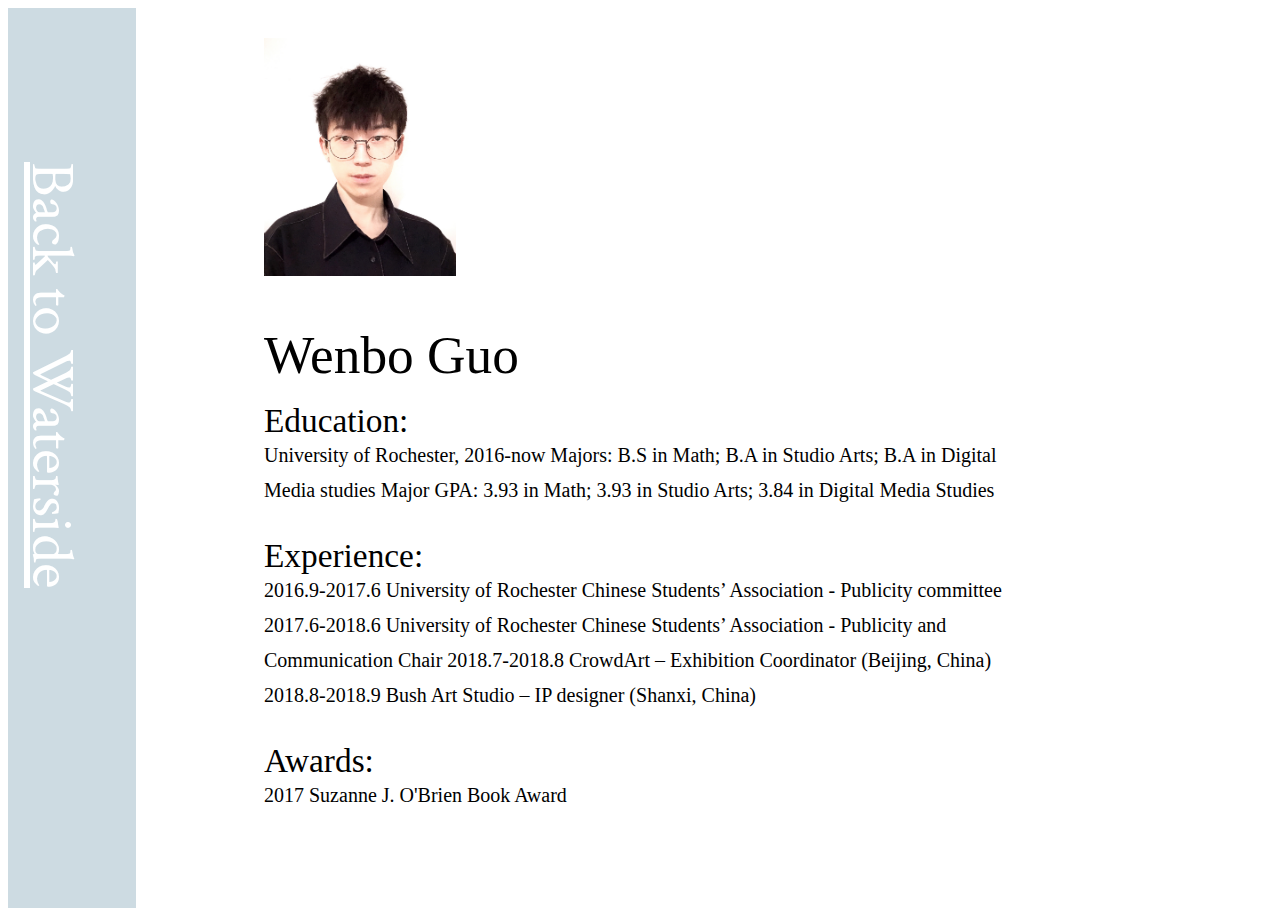
==== assets/content/about/index.html @ 78762910 "second" ====
<!DOCTYPE html>
<html>
  <head>
    <title>About</title>
    <link href="assets/css/styles.css" media="all" rel="stylesheet" />
    <link href="assets/FZQingKeBenYueSongS-R-GB.ttf"/>
    <link rel="shortcut icon" href="" />
    <script src="https://ajax.googleapis.com/ajax/libs/jquery/3.3.1/jquery.min.js"></script>
    <link href="https://fonts.googleapis.com/css?family=Crimson+Text:600|Noto+Serif+SC:900" rel="stylesheet">

  </head>

  <body>

    <a href=../../../index.html><div class="link">Back to Waterside</div></a>
  
  <div class="scrollbar">
    <div class="rise"></div>
  </div>
  
    <div class="cv">

     <div class="photo"></div>
     <div class="name">Wenbo Guo</div>

     <div class="title">Education:</div>
    University of Rochester, 2016-now
    Majors: B.S in Math; B.A in Studio Arts; B.A in Digital Media studies
    Major GPA: 3.93 in Math; 3.93 in Studio Arts; 3.84 in Digital Media Studies
    
     <div class="title">Experience:</div>
    2016.9-2017.6 University of Rochester Chinese Students’ Association - Publicity committee
    2017.6-2018.6 University of Rochester Chinese Students’ Association - Publicity and Communication Chair
    2018.7-2018.8 CrowdArt – Exhibition Coordinator (Beijing, China)
    2018.8-2018.9 Bush Art Studio – IP designer (Shanxi, China)
    
     <div class="title">Awards:</div>
     2017 Suzanne J. O'Brien Book Award
    </div>
  <script src="assets/js/app.js"></script>
  </body>

  <footer>  
  </footer>
</html>
---- assets/content/about/assets/css/styles.css ----
a{	z-index: 11111;
	color: white;
	font-family: 'Crimson Text', serif;
	font-size: 60px;
	transform:rotate(90deg);
	transform-origin: top left;
	position: fixed;
	left: 7vw;
	top: 18vh;
}
.scrollbar{
	bottom: 0vh;
	width: 10vw;
	height: 100vh;
display: absolute;
background-color: #CDDBE2; 
}
a:hover{cursor: pointer;}


/*.rise{width:10vw;
background-color: #CDDBE2; 
height:100vh;
position: relative;
}*/

.cv{
	margin: -100vh auto auto 20vw;
	width:60vw;
	font-size: 15pt;
	line-height: 35px;
}

.name{font-size: 40pt;
margin-top: 30px;
}
.title{font-size: 25pt;
	margin-top: 30px;
}

.photo{
	width: 15vw;
	height: 30vh;
	background-image:url("../img/1.jpg");
	background-size:contain;
	background-repeat: no-repeat;
	margin-top: 30px;
}
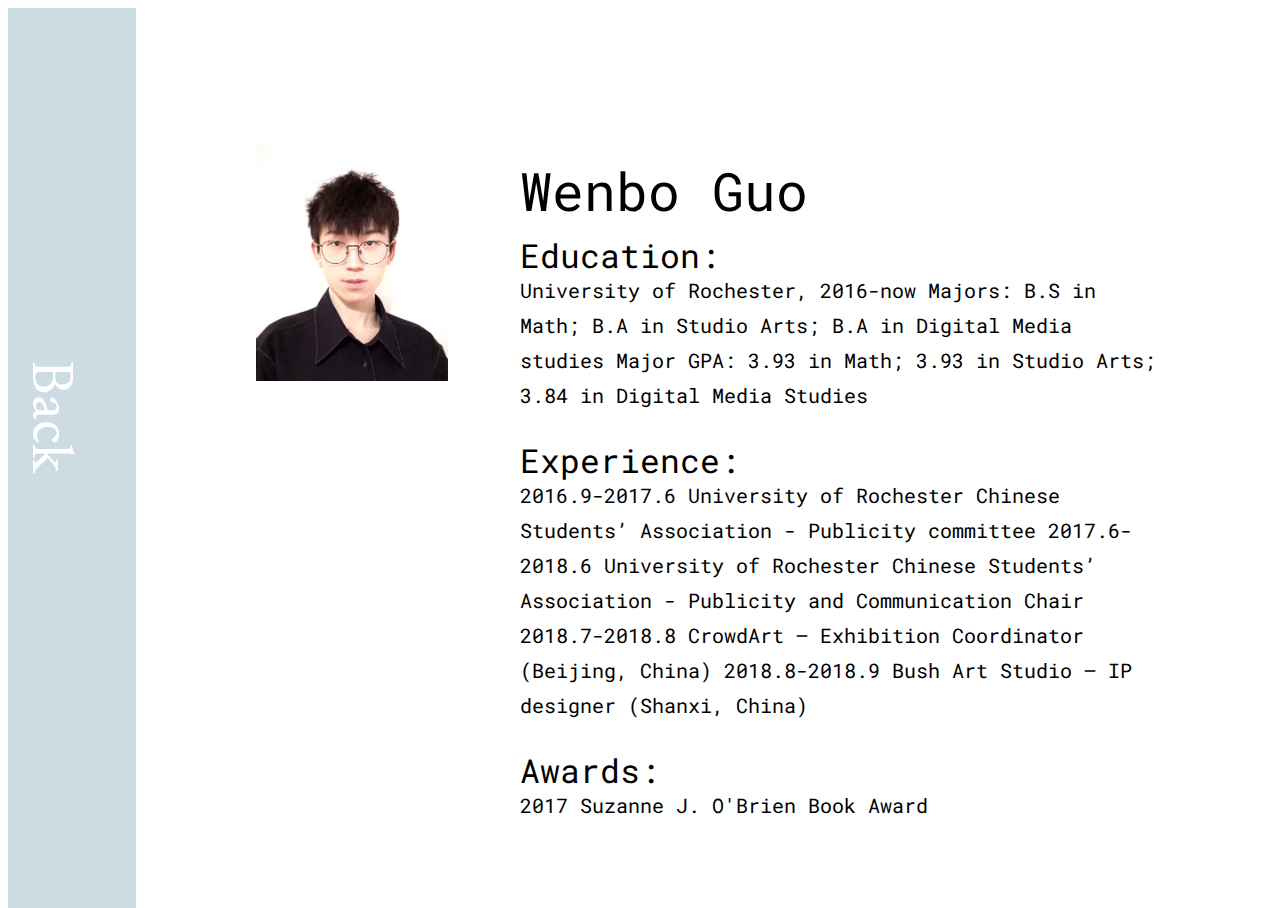
==== commit 356079e1: "third" ====
--- a/assets/content/about/index.html
+++ b/assets/content/about/index.html
@@ -7,20 +7,21 @@
     <link rel="shortcut icon" href="" />
     <script src="https://ajax.googleapis.com/ajax/libs/jquery/3.3.1/jquery.min.js"></script>
     <link href="https://fonts.googleapis.com/css?family=Crimson+Text:600|Noto+Serif+SC:900" rel="stylesheet">
+    <link href="https://fonts.googleapis.com/css?family=Roboto+Mono" rel="stylesheet">
 
   </head>
 
   <body>
 
-    <a href=../../../index.html><div class="link">Back to Waterside</div></a>
+    <a href=../../../index.html><div class="link">Back</div></a>
   
   <div class="scrollbar">
     <div class="rise"></div>
   </div>
   
+    <div class="photo"></div>
     <div class="cv">
 
-     <div class="photo"></div>
      <div class="name">Wenbo Guo</div>
 
      <div class="title">Education:</div>
--- a/assets/content/about/assets/css/styles.css
+++ b/assets/content/about/assets/css/styles.css
@@ -1,3 +1,5 @@
+
+body{font-family: 'Roboto Mono', monospace;}
 
 a{	z-index: 11111;
 	color: white;
@@ -7,7 +9,8 @@
 	transform-origin: top left;
 	position: fixed;
 	left: 7vw;
-	top: 18vh;
+	top: 40vh;
+	text-decoration-line: none;
 }
 .scrollbar{
 	bottom: 0vh;
@@ -18,16 +21,9 @@
 }
 a:hover{cursor: pointer;}
 
-
-/*.rise{width:10vw;
-background-color: #CDDBE2; 
-height:100vh;
-position: relative;
-}*/
-
 .cv{
-	margin: -100vh auto auto 20vw;
-	width:60vw;
+	margin: -85vh auto auto 40vw;
+	width:50vw;
 	font-size: 15pt;
 	line-height: 35px;
 }
@@ -40,12 +36,14 @@
 }
 
 .photo{
+	position:absolute;
 	width: 15vw;
 	height: 30vh;
 	background-image:url("../img/1.jpg");
 	background-size:contain;
 	background-repeat: no-repeat;
-	margin-top: 30px;
+	margin-top: -85vh;
+	left: 20vw;
 }
 
 
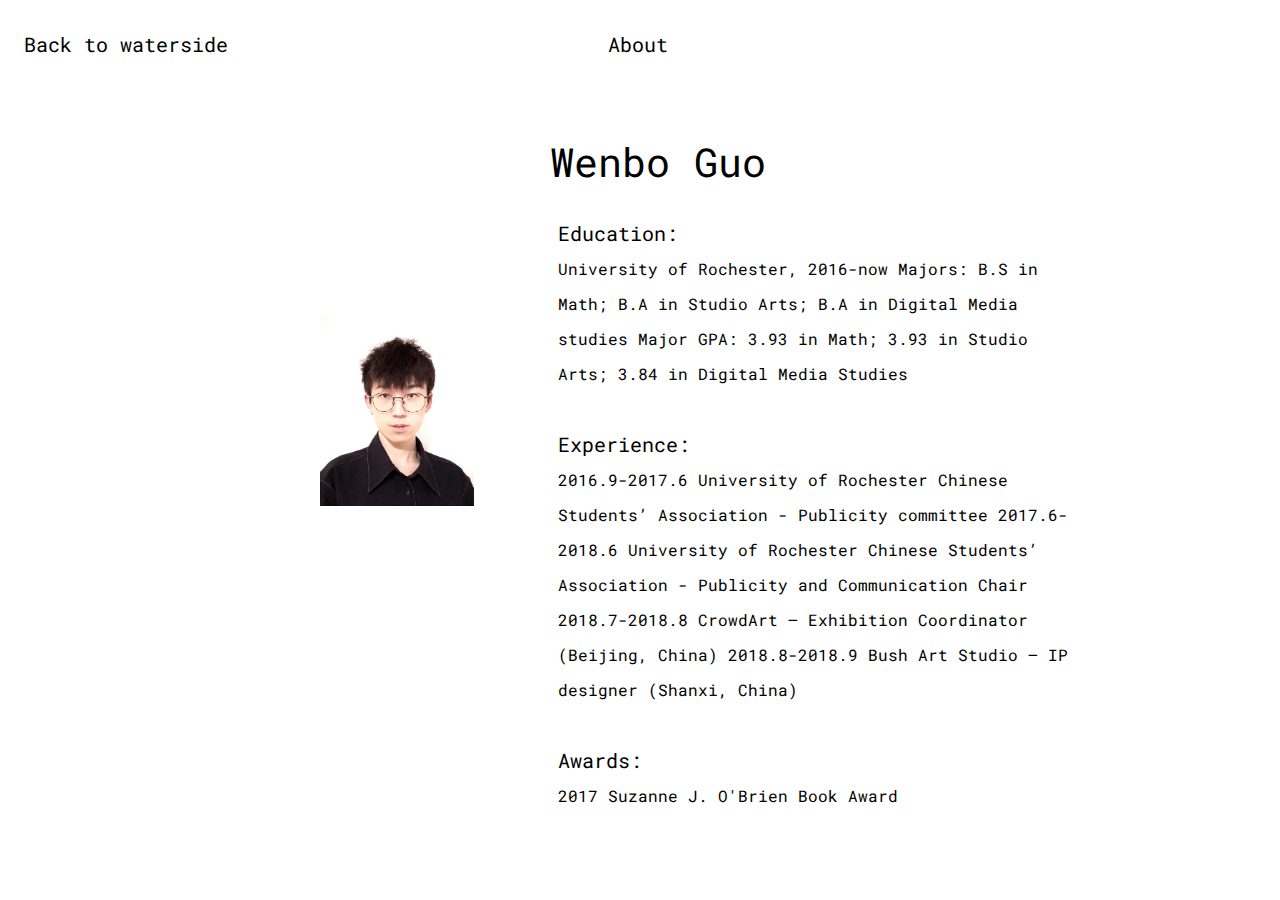
==== commit d4059fc2: "update" ====
--- a/assets/content/about/index.html
+++ b/assets/content/about/index.html
@@ -12,31 +12,35 @@
   </head>
 
   <body>
+  <div class="link">
+    <a class="link1" href=../../../index.html><br>&nbsp&nbspBack to waterside</a>
+    <div class="pagename"><br>About</div>
+  </div>
 
-    <a href=../../../index.html><div class="link">Back</div></a>
-  
-  <div class="scrollbar">
-    <div class="rise"></div>
-  </div>
-  
     <div class="photo"></div>
-    <div class="cv">
+   
 
      <div class="name">Wenbo Guo</div>
-
+    <div class="cv">
      <div class="title">Education:</div>
+     <div class="content">
     University of Rochester, 2016-now
     Majors: B.S in Math; B.A in Studio Arts; B.A in Digital Media studies
     Major GPA: 3.93 in Math; 3.93 in Studio Arts; 3.84 in Digital Media Studies
+  </div>
     
      <div class="title">Experience:</div>
+     <div class="content">
     2016.9-2017.6 University of Rochester Chinese Students’ Association - Publicity committee
     2017.6-2018.6 University of Rochester Chinese Students’ Association - Publicity and Communication Chair
     2018.7-2018.8 CrowdArt – Exhibition Coordinator (Beijing, China)
     2018.8-2018.9 Bush Art Studio – IP designer (Shanxi, China)
+  </div>
     
      <div class="title">Awards:</div>
+     <div class="content">
      2017 Suzanne J. O'Brien Book Award
+   </div>
     </div>
   <script src="assets/js/app.js"></script>
   </body>
--- a/assets/content/about/assets/css/styles.css
+++ b/assets/content/about/assets/css/styles.css
@@ -1,49 +1,68 @@
 
-body{font-family: 'Roboto Mono', monospace;}
+body{font-family: 'Roboto Mono', monospace;
+font-size: 12pt;}
 
-a{	z-index: 11111;
-	color: white;
-	font-family: 'Crimson Text', serif;
-	font-size: 60px;
-	transform:rotate(90deg);
-	transform-origin: top left;
+.link{width: 100vw;
+height: 10vh;
+background-color: #CDDBE2;
+position: fixed;
+top:0;
+left:0;
+margin: 0;
+z-index: 11111;}
+
+.link:hover{width: 100vw;
+height: 10vh;
+background-color: white;
+margin: 0;}
+
+.link1{	z-index: 11111;
+	color: #ffffff;
+	font-size: 20px;
 	position: fixed;
-	left: 7vw;
-	top: 40vh;
-	text-decoration-line: none;
+	top: 0.5vh;
+	text-decoration: none;
+	font-family: 'Roboto Mono', monospace;
 }
-.scrollbar{
-	bottom: 0vh;
-	width: 10vw;
-	height: 100vh;
-display: absolute;
-background-color: #CDDBE2; 
+
+.pagename{
+	color: #ffffff;
+	font-size: 20px;
+	left:47.5vw;
+	z-index: 11111;
+	position: fixed;
+	top: 0.5vh;
+	width: 5vw;
 }
 a:hover{cursor: pointer;}
 
 .cv{
-	margin: -85vh auto auto 40vw;
-	width:50vw;
-	font-size: 15pt;
+	position: relative;
+	top: 20vh;
 	line-height: 35px;
+	width:40vw;
+	left: 43vw;
 }
 
-.name{font-size: 40pt;
-margin-top: 30px;
+.name{font-size: 30pt;
+position: absolute;
+top: 15vh;
+left: 43vw;
 }
-.title{font-size: 25pt;
-	margin-top: 30px;
+.title{font-size: 15pt;
+	position: relative;
+	margin-top: 4vh;
 }
 
 .photo{
 	position:absolute;
-	width: 15vw;
-	height: 30vh;
+	width: 12vw;
+	height: 26vh;
 	background-image:url("../img/1.jpg");
 	background-size:contain;
 	background-repeat: no-repeat;
-	margin-top: -85vh;
-	left: 20vw;
+	top: 35vh;
+	left: 25vw;
 }
 
 
